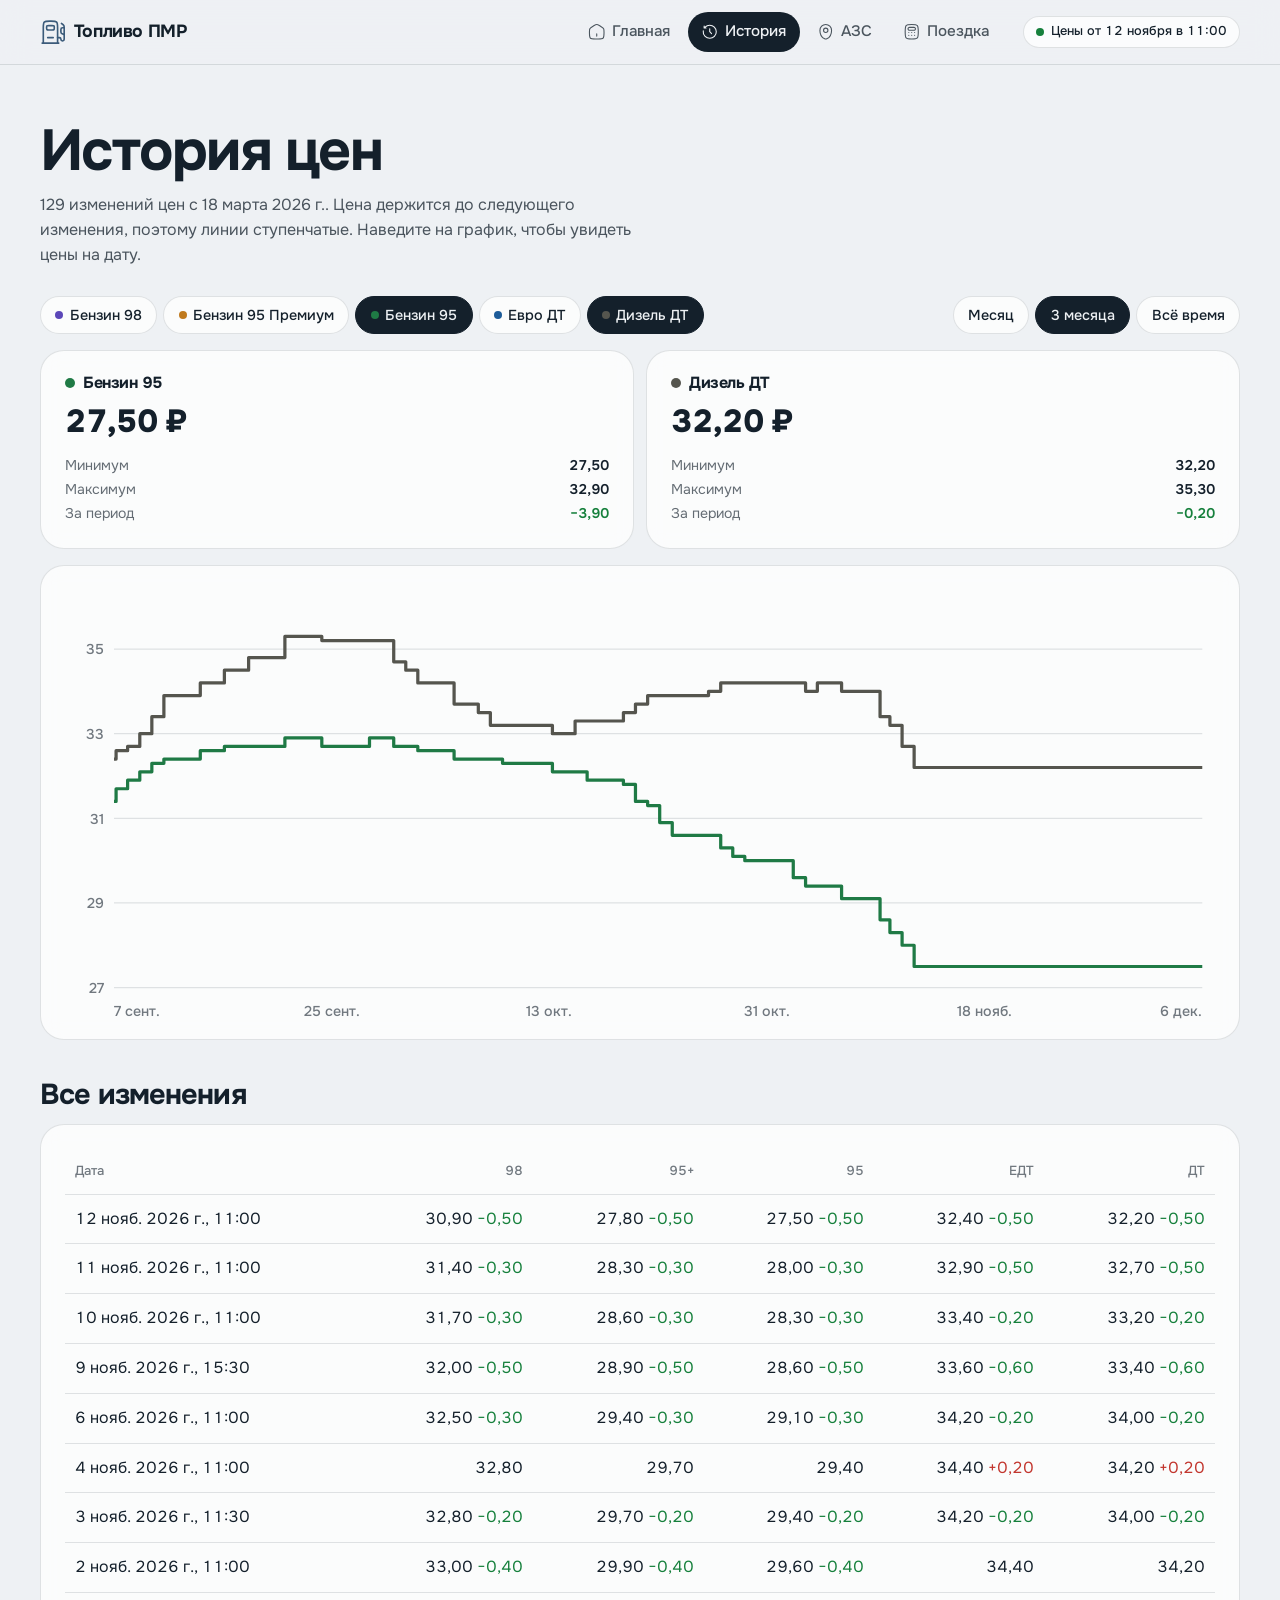
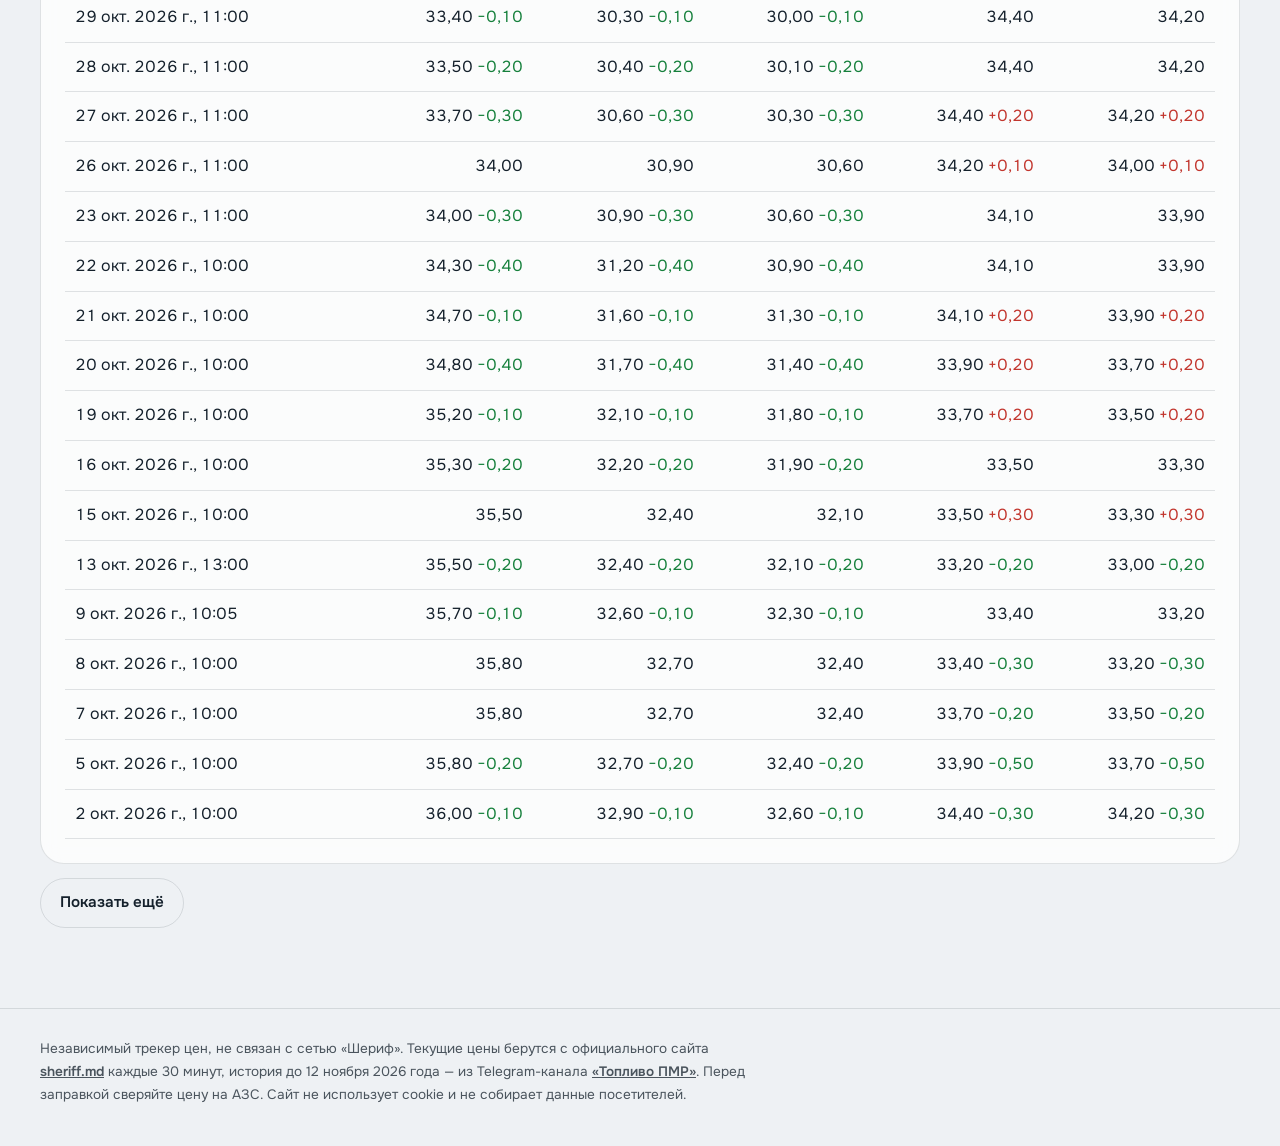
==== history.html @ 95d4f07c "Страницы истории, АЗС и поездки; данные: цены sheriff.md и история с 18.03.2026" ====
<!doctype html>
<html lang="ru">
<head>
<meta charset="utf-8">
<meta name="viewport" content="width=device-width, initial-scale=1, viewport-fit=cover">
<title>История цен — Топливо ПМР</title>
<meta name="description" content="История цен на бензин и дизель «Шерифа» в Приднестровье с марта 2026: график, минимумы, максимумы и все изменения.">
<link rel="preconnect" href="https://fonts.googleapis.com">
<link rel="preconnect" href="https://fonts.gstatic.com" crossorigin>
<link href="https://fonts.googleapis.com/css2?family=Onest:wght@400;500;600;700;800&display=swap" rel="stylesheet">
<link rel="stylesheet" href="assets/app.css">
<style>
.controls{display:flex;justify-content:space-between;gap:12px;flex-wrap:wrap;margin-bottom:16px}
.stats{display:grid;grid-template-columns:repeat(auto-fit,minmax(200px,1fr));gap:12px;margin-bottom:16px}
.stat h3{font-size:1rem;display:flex;align-items:center;gap:.5rem}
.stat .sw{width:10px;height:10px;border-radius:50%}
.stat .now{font-weight:800;font-size:2rem;letter-spacing:-.04em;margin-top:6px}
.stat dl{display:grid;grid-template-columns:auto 1fr;gap:2px 12px;font-size:.88rem;margin-top:8px}
.stat dt{opacity:.65}.stat dd{text-align:right;font-weight:600}
.chart-box{position:relative;padding:20px 16px 12px}
#chart{width:100%;height:auto;display:block;touch-action:pan-y}
#chart .grid line{stroke:var(--line)}
#chart text{fill:currentColor;opacity:.6;font:500 11px var(--font)}
#chart .ln{fill:none;stroke-width:2.5;stroke-linejoin:round}
#chart .cross{stroke:var(--ink);stroke-opacity:.3;stroke-dasharray:3 3}
.tip{position:absolute;pointer-events:none;background:var(--ink);color:var(--bg);border-radius:12px;padding:8px 10px;font-size:.82rem;line-height:1.45;white-space:nowrap;transform:translate(-50%,-110%);opacity:0;transition:opacity .15s}
.tip.on{opacity:1}
.changes{margin-top:40px}
.changes h2{font-size:1.8rem;margin-bottom:14px}
.tbl{width:100%;border-collapse:collapse}
.tbl-wrap{overflow-x:auto}
.tbl th,.tbl td{text-align:left;padding:12px 10px;border-bottom:1px solid var(--line);white-space:nowrap}
.tbl th{font-weight:500;font-size:.82rem;opacity:.6}
.tbl td+td,.tbl th+th{text-align:right}
.d-down{color:var(--down)}.d-up{color:var(--up)}
.more{margin-top:14px}
</style>
</head>
<body>
<main class="gutter"><div class="wrap">
  <div class="page-head"><h1>История цен</h1><p id="lead">Загружаем историю…</p></div>
  <div class="controls">
    <div class="chips" id="fuels" aria-label="Виды топлива"></div>
    <div class="chips" id="ranges" aria-label="Период">
      <button class="chip" type="button" data-r="30" aria-pressed="false">Месяц</button>
      <button class="chip" type="button" data-r="90" aria-pressed="true">3 месяца</button>
      <button class="chip" type="button" data-r="0" aria-pressed="false">Всё время</button>
    </div>
  </div>
  <div class="stats" id="stats"></div>
  <div class="box chart-box"><svg id="chart" viewBox="0 0 900 340" role="img" aria-label="График цен"></svg><div class="tip num" id="tip"></div></div>
  <section class="changes"><h2>Все изменения</h2><div class="box tbl-wrap"><table class="tbl num"><thead id="thead"></thead><tbody id="rows"></tbody></table></div>
  <button class="btn ghost more" type="button" id="more">Показать ещё</button></section>
</div></main>
<script type="module">
import { chrome, watchData, FUEL_META, rub, esc, fmtDate, param } from './assets/app.js';
chrome();
const $ = s => document.querySelector(s);
let api, range = 90, shown = new Set(), limit = 25;

// ряд точек для периода: цена держится до следующего изменения
function series(id) {
  const h = api.history, edge = range ? Date.now() - range * 864e5 : new Date(h[0].t).getTime();
  const before = [...h].reverse().find(p => new Date(p.t).getTime() <= edge);
  const pts = h.filter(p => new Date(p.t).getTime() > edge).map(p => ({ t: new Date(p.t).getTime(), v: p.rub[id] }));
  return [{ t: edge, v: before ? before.rub[id] : h[0].rub[id] }, ...pts, { t: Date.now(), v: api.price(id) }];
}

function draw() {
  const W = 900, H = 340, L = 44, R = 16, T = 16, B = 30, svg = $('#chart');
  const all = [...shown].map(id => ({ id, s: series(id) }));
  const t0 = all[0].s[0].t, t1 = Date.now(), vs = all.flatMap(a => a.s.map(p => p.v));
  const lo = Math.floor(Math.min(...vs) - .5), hi = Math.ceil(Math.max(...vs) + .5);
  const X = t => L + (t - t0) / (t1 - t0) * (W - L - R), Y = v => T + (hi - v) / (hi - lo) * (H - T - B);
  let s = '<defs>' + all.map(({ id }) => `<linearGradient id="g-${id}" x1="0" x2="0" y1="0" y2="1"><stop offset="0" stop-color="${FUEL_META[id].color}" stop-opacity=".18"/><stop offset="1" stop-color="${FUEL_META[id].color}" stop-opacity="0"/></linearGradient>`).join('') + '</defs><g class="grid">';
  const step = Math.max(1, Math.ceil((hi - lo) / 6));
  for (let v = lo; v <= hi; v += step) s += `<line x1="${L}" x2="${W - R}" y1="${Y(v)}" y2="${Y(v)}"/><text x="${L - 8}" y="${Y(v) + 4}" text-anchor="end">${v}</text>`;
  const ticks = 5;
  for (let i = 0; i <= ticks; i++) { const t = t0 + (t1 - t0) * i / ticks; s += `<text x="${X(t)}" y="${H - 8}" text-anchor="${i === 0 ? 'start' : i === ticks ? 'end' : 'middle'}">${fmtDate(t, { day: 'numeric', month: 'short' })}</text>`; }
  s += '</g>';
  all.forEach(({ id, s: pts }) => {
    let d = ''; pts.forEach((p, i) => { d += i ? `H${X(p.t).toFixed(1)}V${Y(p.v).toFixed(1)}` : `M${X(p.t).toFixed(1)} ${Y(p.v).toFixed(1)}`; });
    if (all.length === 1) s += `<path d="${d}V${H - B}H${L}Z" fill="url(#g-${id})"/>`;
    s += `<path class="ln" d="${d}" stroke="${FUEL_META[id].color}"/>`;
  });
  s += `<line class="cross" id="cross" y1="${T}" y2="${H - B}" x1="-10" x2="-10"/>`;
  svg.innerHTML = s;
  // подсказка при наведении/касании: цены всех выбранных видов на эту дату
  const tip = $('#tip'), box = $('.chart-box');
  const at = (pts, t) => { let v = pts[0].v; for (const p of pts) { if (p.t <= t) v = p.v; else break; } return v; };
  svg.onpointermove = e => {
    const r = svg.getBoundingClientRect(), x = (e.clientX - r.left) / r.width * W;
    if (x < L || x > W - R) { tip.classList.remove('on'); return; }
    const t = t0 + (x - L) / (W - L - R) * (t1 - t0);
    $('#cross').setAttribute('x1', x); $('#cross').setAttribute('x2', x);
    tip.innerHTML = `<b>${fmtDate(t, { day: 'numeric', month: 'long', year: 'numeric' })}</b><br>` + all.map(({ id, s: pts }) => `${esc(api.fuel(id).name)}: ${rub(at(pts, t))} ₽`).join('<br>');
    tip.style.left = (e.clientX - box.getBoundingClientRect().left) + 'px'; tip.style.top = (e.clientY - box.getBoundingClientRect().top) + 'px';
    tip.classList.add('on');
  };
  svg.onpointerleave = () => tip.classList.remove('on');
}

function stats() {
  $('#stats').innerHTML = [...shown].map(id => {
    const pts = series(id), vs = pts.map(p => p.v), ch = +(api.price(id) - pts[0].v).toFixed(2);
    return `<div class="box stat num"><h3><span class="sw" style="background:${FUEL_META[id].color}"></span>${esc(api.fuel(id).name)}</h3><div class="now">${rub(api.price(id))} ₽</div>
      <dl><dt>Минимум</dt><dd>${rub(Math.min(...vs))}</dd><dt>Максимум</dt><dd>${rub(Math.max(...vs))}</dd><dt>За период</dt><dd class="${ch < 0 ? 'd-down' : ch > 0 ? 'd-up' : ''}">${ch > 0 ? '+' : ch < 0 ? '−' : ''}${rub(Math.abs(ch))}</dd></dl></div>`;
  }).join('');
}

function table() {
  const h = api.history;
  $('#thead').innerHTML = `<tr><th>Дата</th>${api.fuels.map(f => `<th>${FUEL_META[f.id].code}</th>`).join('')}</tr>`;
  const rows = [];
  for (let i = h.length - 1; i > 0 && rows.length < limit; i--) {
    rows.push(`<tr><td>${new Date(h[i].t).toLocaleString('ru-RU', { day: 'numeric', month: 'short', year: 'numeric', hour: '2-digit', minute: '2-digit' })}</td>${api.fuels.map(f => {
      const d = +(h[i].rub[f.id] - h[i - 1].rub[f.id]).toFixed(2);
      return `<td>${rub(h[i].rub[f.id])}${d ? ` <span class="${d < 0 ? 'd-down' : 'd-up'}">${d > 0 ? '+' : '−'}${rub(Math.abs(d))}</span>` : ''}</td>`;
    }).join('')}</tr>`);
  }
  $('#rows').innerHTML = rows.join('');
  $('#more').hidden = limit >= h.length - 1;
}

function render() { draw(); stats(); table(); }

watchData(next => {
  api = next;
  if (!shown.size) {
    const pick = param('fuel');
    (api.fuel(pick) ? [pick] : ['f-95', 'f-dt']).forEach(id => shown.add(id));
    if (api.fuel(pick)) document.documentElement.dataset.fuel = pick;
    $('#fuels').innerHTML = api.fuels.map(f => `<button class="chip" type="button" data-f="${f.id}" aria-pressed="${shown.has(f.id)}"><span class="sw" style="background:${FUEL_META[f.id].color}"></span>${esc(f.name)}</button>`).join('');
    document.querySelectorAll('[data-f]').forEach(b => b.addEventListener('click', () => {
      const id = b.dataset.f; shown.has(id) ? shown.size > 1 && shown.delete(id) : shown.add(id);
      document.querySelectorAll('[data-f]').forEach(x => x.setAttribute('aria-pressed', shown.has(x.dataset.f))); render();
    }));
    document.querySelectorAll('[data-r]').forEach(b => b.addEventListener('click', () => {
      range = +b.dataset.r; document.querySelectorAll('[data-r]').forEach(x => x.setAttribute('aria-pressed', x === b)); render();
    }));
    $('#more').addEventListener('click', () => { limit += 50; table(); });
  }
  const h = api.history;
  $('#lead').textContent = `${h.length} изменений цен с ${fmtDate(h[0].t, { day: 'numeric', month: 'long', year: 'numeric' })}. Цена держится до следующего изменения, поэтому линии ступенчатые. Наведите на график, чтобы увидеть цены на дату.`;
  render();
});
</script>
</body>
</html>
---- assets/app.css ----
/* Общие стили всех страниц «Топливо ПМР». Палитра меняется под вид топлива через data-fuel на <html>. */
:root{
  --bg:#EEF1F4; --ink:#14202B; --accent:#3B5B7A; --soft:#DCE2E8;
  --can:#2A3846; --can-side:#1C2732; --can-top:#3A4B5C; --label:#EEF1F4;
  --card:rgba(255,255,255,.74); --line:rgba(20,32,43,.12); --down:#16803C; --up:#C2362E;
  --font:"Onest",system-ui,sans-serif; --ease:cubic-bezier(.16,1,.3,1);
}
:root[data-fuel="f-98"]{--bg:#E9E5F5;--ink:#2B1F5C;--accent:#5B47B8;--soft:#D6CFEE;--can:#3A2B7A;--can-side:#271C57;--can-top:#4C3B94;--label:#EFEBFA}
:root[data-fuel="f-95p"]{--bg:#FBEBD3;--ink:#5A3510;--accent:#C07A1E;--soft:#F2D6AC;--can:#B8701A;--can-side:#8A5212;--can-top:#CC8530;--label:#FFF4E2}
:root[data-fuel="f-95"]{--bg:#E2F1E6;--ink:#163D25;--accent:#1F7A45;--soft:#C7E4CF;--can:#1F7A45;--can-side:#145530;--can-top:#2B8F55;--label:#E9F7EC}
:root[data-fuel="f-dte"]{--bg:#E1ECF7;--ink:#10304F;--accent:#1D5C99;--soft:#C8DBEE;--can:#1D5C99;--can-side:#123E69;--can-top:#2A6FB0;--label:#E8F1FA}
:root[data-fuel="f-dt"]{--bg:#E8E7E3;--ink:#222220;--accent:#55554E;--soft:#D4D3CD;--can:#3A3A34;--can-side:#24241F;--can-top:#4A4A43;--label:#EFEEEA}
*{box-sizing:border-box;margin:0}
[hidden]{display:none!important}
html{scroll-behavior:smooth}
body{background:var(--bg);color:var(--ink);font:400 1rem/1.55 var(--font);-webkit-font-smoothing:antialiased;transition:background-color .6s ease,color .6s ease}
a{color:inherit}
button,select,input{font:inherit;color:inherit}
:focus-visible{outline:2px solid var(--ink);outline-offset:3px;border-radius:8px}
.gutter{padding-left:max(20px,env(safe-area-inset-left,0px));padding-right:max(20px,env(safe-area-inset-right,0px))}
.wrap{max-width:1200px;margin:0 auto}
.num{font-variant-numeric:tabular-nums}
.icon{width:1.15em;height:1.15em;flex:none}
h1,h2,h3{font-weight:700;letter-spacing:-.03em;line-height:1.05;text-wrap:balance}

/* шапка и меню */
.site-header{position:sticky;top:0;z-index:40;padding-top:env(safe-area-inset-top,0px);background:color-mix(in srgb,var(--bg) 80%,transparent);backdrop-filter:blur(14px);-webkit-backdrop-filter:blur(14px);border-bottom:1px solid var(--line);transition:background-color .6s}
.site-header .bar{display:flex;align-items:center;gap:20px;height:64px}
.logo{display:flex;align-items:center;gap:.45rem;font-weight:700;font-size:1.1rem;letter-spacing:-.02em;text-decoration:none;white-space:nowrap}
.logo .icon{width:1.5em;height:1.5em;color:var(--accent);transition:color .6s}
.nav{display:flex;gap:4px;margin-left:auto}
.nav a{display:flex;align-items:center;gap:.4rem;padding:.5rem .85rem;border-radius:999px;text-decoration:none;font-weight:500;font-size:.95rem;opacity:.75;transition:background-color .25s,opacity .25s}
.nav a:hover{opacity:1;background:var(--soft)}
.nav a[aria-current=page]{opacity:1;background:var(--ink);color:var(--bg)}
.status{display:inline-flex;align-items:center;gap:.45rem;font-size:.8rem;font-weight:500;border:1px solid var(--line);border-radius:999px;padding:.3rem .75rem;background:var(--card);white-space:nowrap}
.status i{width:8px;height:8px;border-radius:50%;background:var(--down);animation:pulse 2s ease-in-out infinite}
.status.err i{background:var(--up);animation:none}
@keyframes pulse{50%{opacity:.35}}

/* общие элементы */
.box{background:var(--card);border:1px solid var(--line);border-radius:24px;padding:24px;backdrop-filter:blur(10px);-webkit-backdrop-filter:blur(10px)}
.chips{display:flex;flex-wrap:wrap;gap:6px}
.chip{border:1px solid var(--line);background:var(--card);border-radius:999px;padding:.42rem .9rem;font-weight:500;font-size:.9rem;cursor:pointer;transition:background-color .25s,color .25s,border-color .25s}
.chip:hover{border-color:var(--ink)}
.chip[aria-pressed=true]{background:var(--ink);color:var(--bg);border-color:var(--ink)}
.chip .sw{display:inline-block;width:8px;height:8px;border-radius:50%;margin-right:.4rem;vertical-align:1px}
.pill{display:inline-flex;align-items:center;gap:.3rem;font-size:.82rem;font-weight:600;border:1px solid var(--line);border-radius:999px;padding:.22rem .65rem;background:var(--card)}
.pill.down{color:var(--down)}.pill.up{color:var(--up)}
.btn{display:inline-flex;align-items:center;gap:.45rem;font-weight:600;font-size:.95rem;background:var(--ink);color:var(--bg);border:0;border-radius:999px;padding:.75rem 1.2rem;cursor:pointer;text-decoration:none;transition:background-color .6s,color .6s,transform .15s var(--ease)}
.btn:active{transform:scale(.96)}
.btn.ghost{background:transparent;color:var(--ink);border:1px solid var(--line)}
.page-head{padding-block:56px 28px}
.page-head h1{font-size:clamp(2.2rem,5.5vw,3.6rem)}
.page-head p{max-width:56ch;margin-top:12px;opacity:.75}
.muted{opacity:.7}
.site-footer{margin-top:80px;border-top:1px solid var(--line);padding-block:28px 40px;font-size:.85rem;line-height:1.7}
.site-footer p{opacity:.75;max-width:80ch}
.site-footer a{font-weight:600}

/* нижнее меню на телефоне */
.tabbar{display:none}
@media (max-width:820px){
  .nav{display:none}
  .status{margin-left:auto;font-size:.72rem;padding:.25rem .6rem}
  .tabbar{display:flex;position:fixed;left:0;right:0;bottom:0;z-index:50;justify-content:space-around;padding:6px 8px calc(6px + env(safe-area-inset-bottom,0px));background:color-mix(in srgb,var(--bg) 86%,transparent);backdrop-filter:blur(14px);-webkit-backdrop-filter:blur(14px);border-top:1px solid var(--line);transition:background-color .6s}
  .tabbar a{display:flex;flex-direction:column;align-items:center;gap:2px;font-size:.7rem;font-weight:500;text-decoration:none;padding:6px 10px;border-radius:12px;opacity:.65}
  .tabbar a .icon{width:1.4em;height:1.4em}
  .tabbar a[aria-current=page]{opacity:1;color:var(--accent)}
  body{padding-bottom:calc(70px + env(safe-area-inset-bottom,0px))}
}
@media (prefers-reduced-motion:reduce){html{scroll-behavior:auto}*{transition:none!important;animation:none!important}}
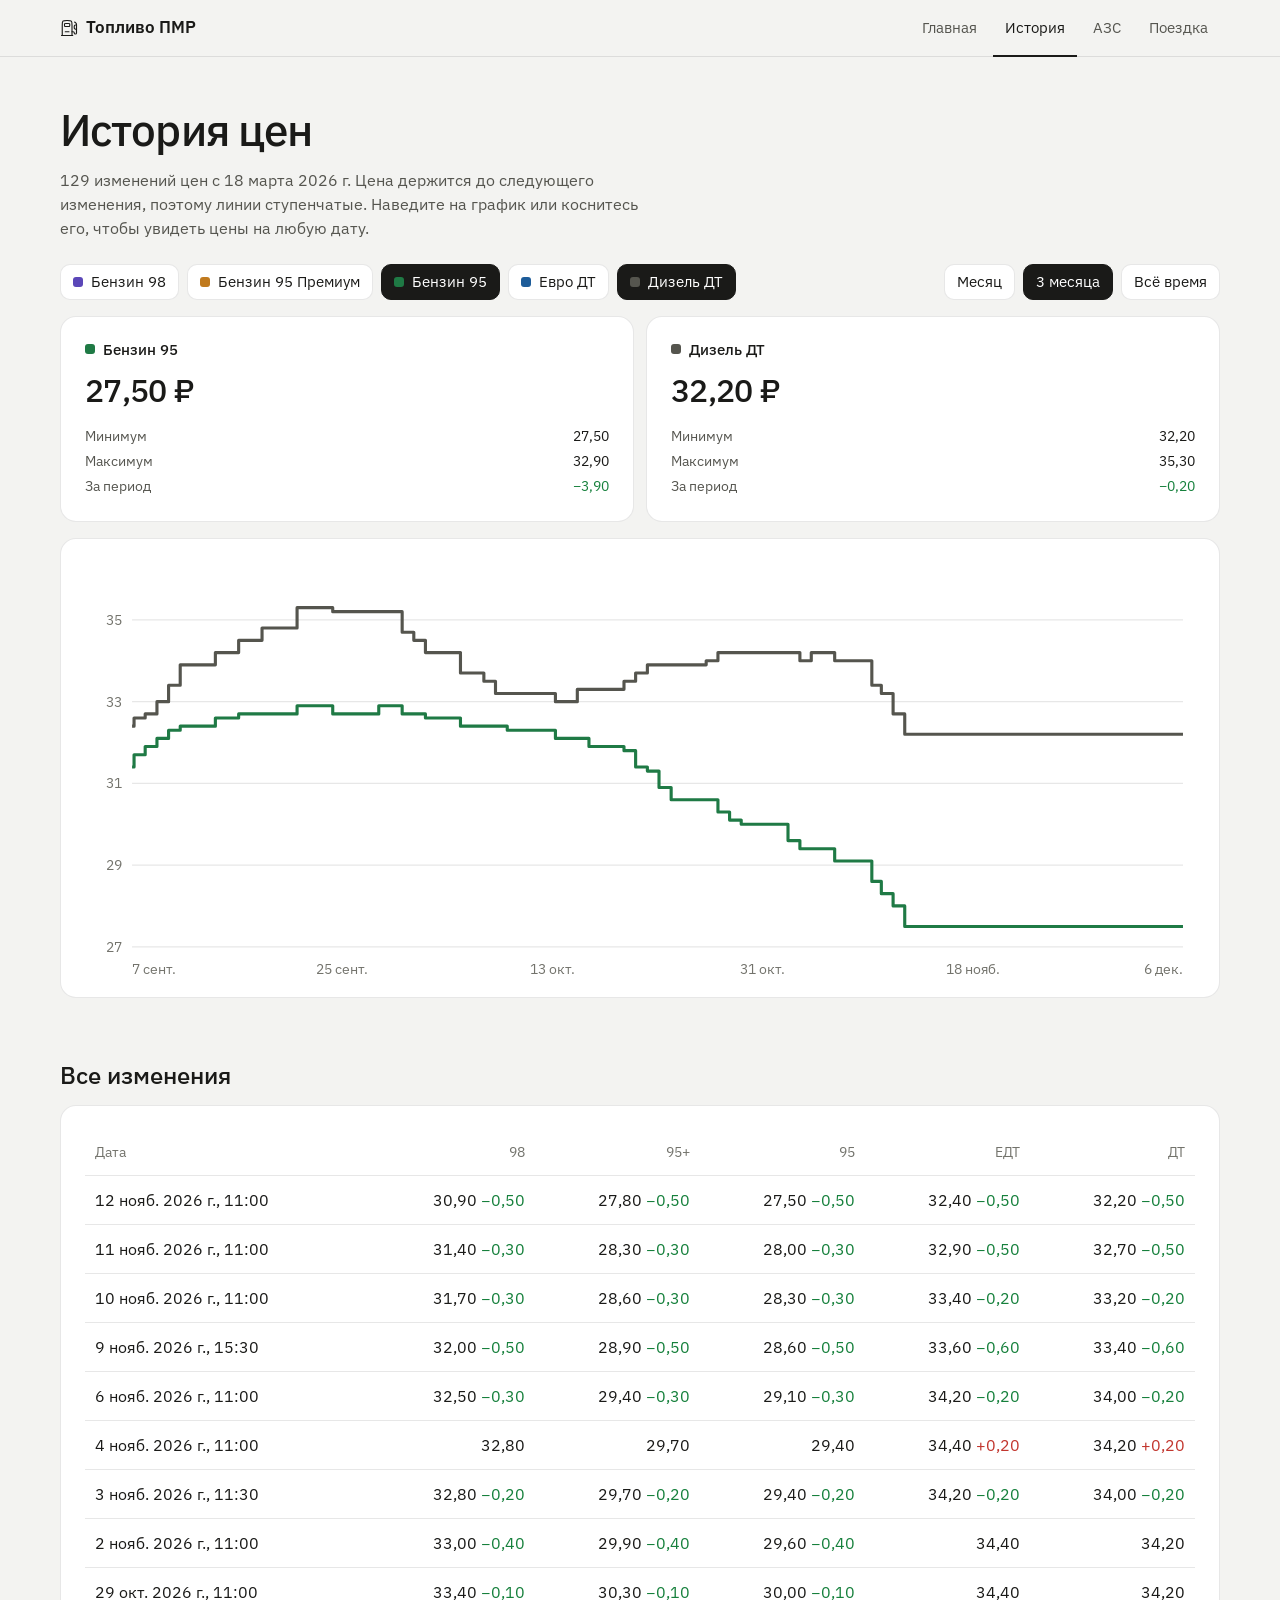
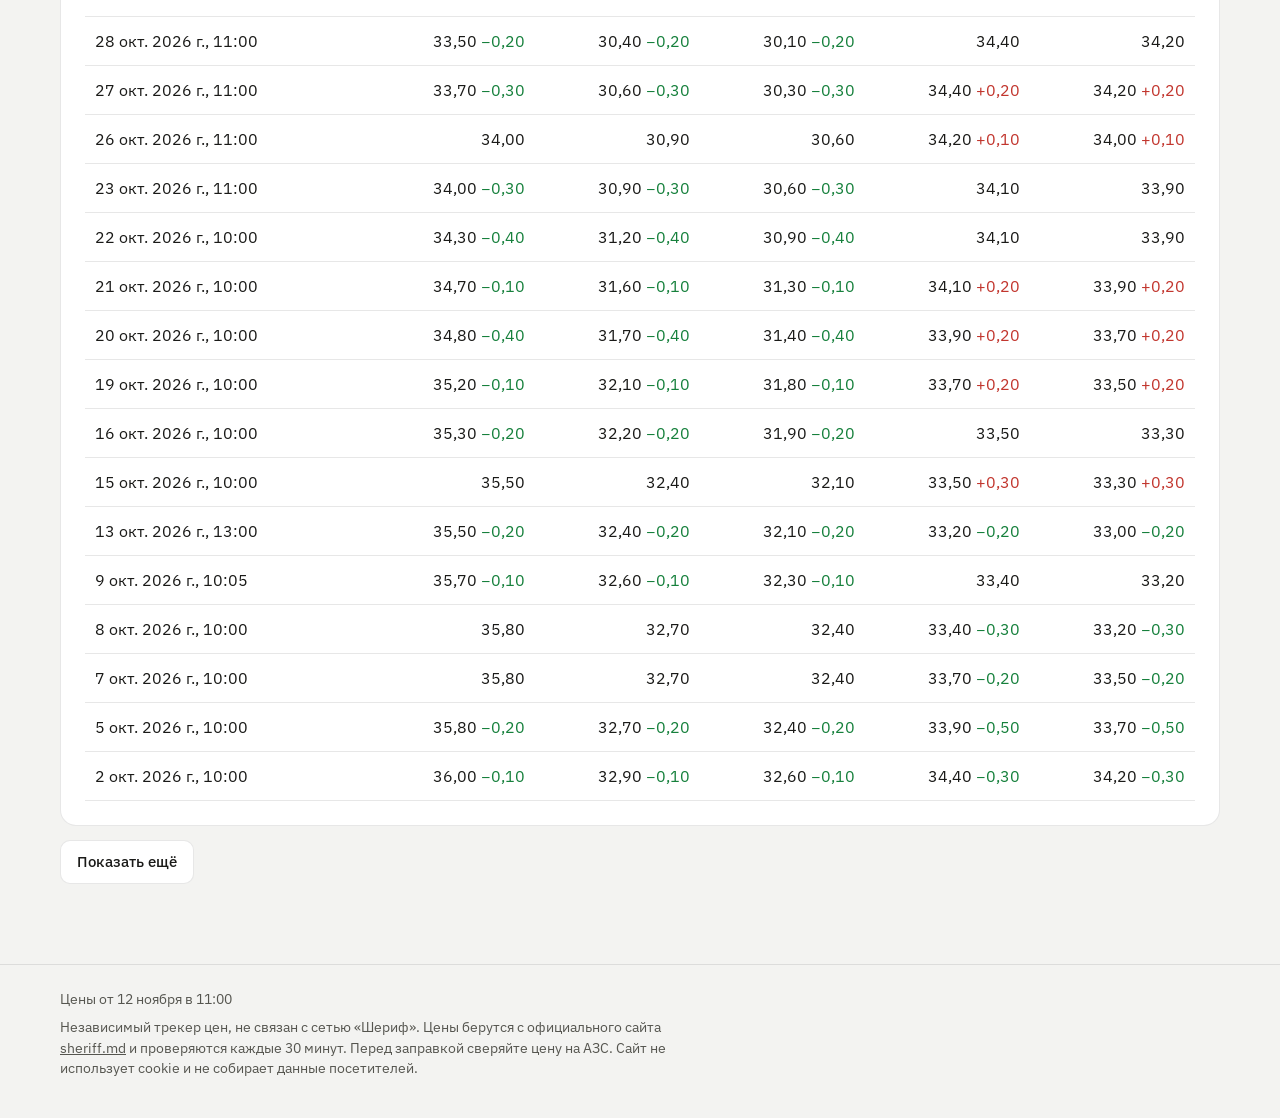
==== commit b77f211d: "feat: smooth phone scroll, quiet pages, trip with any car and route Home: no parallax droplets or bl" ====
--- a/history.html
+++ b/history.html
@@ -7,30 +7,30 @@
 <meta name="description" content="История цен на бензин и дизель «Шерифа» в Приднестровье с марта 2026: график, минимумы, максимумы и все изменения.">
 <link rel="preconnect" href="https://fonts.googleapis.com">
 <link rel="preconnect" href="https://fonts.gstatic.com" crossorigin>
-<link href="https://fonts.googleapis.com/css2?family=Onest:wght@400;500;600;700;800&display=swap" rel="stylesheet">
+<link href="https://fonts.googleapis.com/css2?family=IBM+Plex+Sans:wght@400;500;600&display=swap" rel="stylesheet">
 <link rel="stylesheet" href="assets/app.css">
 <style>
 .controls{display:flex;justify-content:space-between;gap:12px;flex-wrap:wrap;margin-bottom:16px}
 .stats{display:grid;grid-template-columns:repeat(auto-fit,minmax(200px,1fr));gap:12px;margin-bottom:16px}
-.stat h3{font-size:1rem;display:flex;align-items:center;gap:.5rem}
-.stat .sw{width:10px;height:10px;border-radius:50%}
-.stat .now{font-weight:800;font-size:2rem;letter-spacing:-.04em;margin-top:6px}
-.stat dl{display:grid;grid-template-columns:auto 1fr;gap:2px 12px;font-size:.88rem;margin-top:8px}
-.stat dt{opacity:.65}.stat dd{text-align:right;font-weight:600}
+.stat h3{font-size:.95rem;display:flex;align-items:center;gap:8px}
+.stat .sw{width:10px;height:10px;border-radius:3px}
+.stat .now{font-weight:500;font-size:2rem;letter-spacing:-.02em;margin-top:8px}
+.stat dl{display:grid;grid-template-columns:auto 1fr;gap:4px 12px;font-size:.88rem;margin-top:12px}
+.stat dt{color:var(--ink-2)}.stat dd{text-align:right}
 .chart-box{position:relative;padding:20px 16px 12px}
 #chart{width:100%;height:auto;display:block;touch-action:pan-y}
 #chart .grid line{stroke:var(--line)}
-#chart text{fill:currentColor;opacity:.6;font:500 11px var(--font)}
+#chart text{fill:var(--ink-3);font:400 11px var(--font)}
 #chart .ln{fill:none;stroke-width:2.5;stroke-linejoin:round}
-#chart .cross{stroke:var(--ink);stroke-opacity:.3;stroke-dasharray:3 3}
-.tip{position:absolute;pointer-events:none;background:var(--ink);color:var(--bg);border-radius:12px;padding:8px 10px;font-size:.82rem;line-height:1.45;white-space:nowrap;transform:translate(-50%,-110%);opacity:0;transition:opacity .15s}
+#chart .cross{stroke:var(--ink-3);stroke-dasharray:3 3}
+.tip{position:absolute;pointer-events:none;background:var(--ink);color:#fff;border-radius:var(--r);padding:8px 10px;font-size:.82rem;line-height:1.45;white-space:nowrap;transform:translate(-50%,-110%);opacity:0;transition:opacity .15s}
 .tip.on{opacity:1}
-.changes{margin-top:40px}
-.changes h2{font-size:1.8rem;margin-bottom:14px}
+.changes{margin-top:64px}
+.changes h2{font-size:1.5rem;margin-bottom:16px}
 .tbl{width:100%;border-collapse:collapse}
 .tbl-wrap{overflow-x:auto}
 .tbl th,.tbl td{text-align:left;padding:12px 10px;border-bottom:1px solid var(--line);white-space:nowrap}
-.tbl th{font-weight:500;font-size:.82rem;opacity:.6}
+.tbl th{font-weight:400;font-size:.85rem;color:var(--ink-3)}
 .tbl td+td,.tbl th+th{text-align:right}
 .d-down{color:var(--down)}.d-up{color:var(--up)}
 .more{margin-top:14px}
@@ -141,7 +141,7 @@
     $('#more').addEventListener('click', () => { limit += 50; table(); });
   }
   const h = api.history;
-  $('#lead').textContent = `${h.length} изменений цен с ${fmtDate(h[0].t, { day: 'numeric', month: 'long', year: 'numeric' })}. Цена держится до следующего изменения, поэтому линии ступенчатые. Наведите на график, чтобы увидеть цены на дату.`;
+  $('#lead').textContent = `${h.length} изменений цен с ${fmtDate(h[0].t, { day: 'numeric', month: 'long', year: 'numeric' }).replace(/\.$/, '')}. Цена держится до следующего изменения, поэтому линии ступенчатые. Наведите на график или коснитесь его, чтобы увидеть цены на любую дату.`;
   render();
 });
 </script>
--- a/assets/app.css
+++ b/assets/app.css
@@ -1,71 +1,68 @@
-/* Общие стили всех страниц «Топливо ПМР». Палитра меняется под вид топлива через data-fuel на <html>. */
+/* Общие стили «Топливо ПМР». Оформление нейтральное; цвет — только у ярлыков марок топлива и у сцены с канистрой. */
 :root{
-  --bg:#EEF1F4; --ink:#14202B; --accent:#3B5B7A; --soft:#DCE2E8;
-  --can:#2A3846; --can-side:#1C2732; --can-top:#3A4B5C; --label:#EEF1F4;
-  --card:rgba(255,255,255,.74); --line:rgba(20,32,43,.12); --down:#16803C; --up:#C2362E;
-  --font:"Onest",system-ui,sans-serif; --ease:cubic-bezier(.16,1,.3,1);
+  --bg:#F3F3F1; --surface:#FFFFFF; --raised:#EAEAE6; --ink:#1A1A18; --ink-2:#55554F; --ink-3:#73736C;
+  --line:rgba(26,26,24,.1); --down:#16803C; --up:#C2362E;
+  --font:"IBM Plex Sans",system-ui,-apple-system,"Segoe UI",sans-serif; --ease:cubic-bezier(.22,1,.36,1);
+  --r-sm:6px; --r:10px; --r-lg:16px;
 }
-:root[data-fuel="f-98"]{--bg:#E9E5F5;--ink:#2B1F5C;--accent:#5B47B8;--soft:#D6CFEE;--can:#3A2B7A;--can-side:#271C57;--can-top:#4C3B94;--label:#EFEBFA}
-:root[data-fuel="f-95p"]{--bg:#FBEBD3;--ink:#5A3510;--accent:#C07A1E;--soft:#F2D6AC;--can:#B8701A;--can-side:#8A5212;--can-top:#CC8530;--label:#FFF4E2}
-:root[data-fuel="f-95"]{--bg:#E2F1E6;--ink:#163D25;--accent:#1F7A45;--soft:#C7E4CF;--can:#1F7A45;--can-side:#145530;--can-top:#2B8F55;--label:#E9F7EC}
-:root[data-fuel="f-dte"]{--bg:#E1ECF7;--ink:#10304F;--accent:#1D5C99;--soft:#C8DBEE;--can:#1D5C99;--can-side:#123E69;--can-top:#2A6FB0;--label:#E8F1FA}
-:root[data-fuel="f-dt"]{--bg:#E8E7E3;--ink:#222220;--accent:#55554E;--soft:#D4D3CD;--can:#3A3A34;--can-side:#24241F;--can-top:#4A4A43;--label:#EFEEEA}
 *{box-sizing:border-box;margin:0}
 [hidden]{display:none!important}
-html{scroll-behavior:smooth}
-body{background:var(--bg);color:var(--ink);font:400 1rem/1.55 var(--font);-webkit-font-smoothing:antialiased;transition:background-color .6s ease,color .6s ease}
+html{scroll-behavior:smooth;-webkit-text-size-adjust:100%}
+body{background:var(--bg);color:var(--ink);font:400 1rem/1.5 var(--font);-webkit-font-smoothing:antialiased}
 a{color:inherit}
 button,select,input{font:inherit;color:inherit}
-:focus-visible{outline:2px solid var(--ink);outline-offset:3px;border-radius:8px}
+:focus-visible{outline:2px solid var(--ink);outline-offset:2px;border-radius:var(--r-sm)}
 .gutter{padding-left:max(20px,env(safe-area-inset-left,0px));padding-right:max(20px,env(safe-area-inset-right,0px))}
-.wrap{max-width:1200px;margin:0 auto}
+.wrap{max-width:1160px;margin:0 auto}
 .num{font-variant-numeric:tabular-nums}
-.icon{width:1.15em;height:1.15em;flex:none}
-h1,h2,h3{font-weight:700;letter-spacing:-.03em;line-height:1.05;text-wrap:balance}
+.icon{width:18px;height:18px;flex:none}
+h1,h2,h3{font-weight:500;line-height:1.15;text-wrap:balance}
+.muted{color:var(--ink-3)}
 
-/* шапка и меню */
-.site-header{position:sticky;top:0;z-index:40;padding-top:env(safe-area-inset-top,0px);background:color-mix(in srgb,var(--bg) 80%,transparent);backdrop-filter:blur(14px);-webkit-backdrop-filter:blur(14px);border-bottom:1px solid var(--line);transition:background-color .6s}
-.site-header .bar{display:flex;align-items:center;gap:20px;height:64px}
-.logo{display:flex;align-items:center;gap:.45rem;font-weight:700;font-size:1.1rem;letter-spacing:-.02em;text-decoration:none;white-space:nowrap}
-.logo .icon{width:1.5em;height:1.5em;color:var(--accent);transition:color .6s}
-.nav{display:flex;gap:4px;margin-left:auto}
-.nav a{display:flex;align-items:center;gap:.4rem;padding:.5rem .85rem;border-radius:999px;text-decoration:none;font-weight:500;font-size:.95rem;opacity:.75;transition:background-color .25s,opacity .25s}
-.nav a:hover{opacity:1;background:var(--soft)}
-.nav a[aria-current=page]{opacity:1;background:var(--ink);color:var(--bg)}
-.status{display:inline-flex;align-items:center;gap:.45rem;font-size:.8rem;font-weight:500;border:1px solid var(--line);border-radius:999px;padding:.3rem .75rem;background:var(--card);white-space:nowrap}
-.status i{width:8px;height:8px;border-radius:50%;background:var(--down);animation:pulse 2s ease-in-out infinite}
-.status.err i{background:var(--up);animation:none}
-@keyframes pulse{50%{opacity:.35}}
+/* ярлык марки топлива — как на стеле АЗС; единственное место, где у интерфейса есть цвет */
+.tag{display:inline-grid;place-items:center;min-width:40px;height:24px;padding:0 6px;border-radius:var(--r-sm);color:#fff;font-weight:600;font-size:.8rem;line-height:1;font-variant-numeric:tabular-nums}
+
+/* шапка */
+.site-header{position:sticky;top:0;z-index:40;padding-top:env(safe-area-inset-top,0px);background:var(--bg);border-bottom:1px solid var(--line)}
+.site-header .bar{display:flex;align-items:center;gap:24px;height:56px}
+.logo{display:flex;align-items:center;gap:8px;font-weight:600;font-size:1.05rem;text-decoration:none;white-space:nowrap}
+.nav{display:flex;gap:4px;margin-left:auto;height:100%}
+.nav a{display:flex;align-items:center;padding:0 12px;text-decoration:none;font-size:.95rem;color:var(--ink-2);border-bottom:2px solid transparent;margin-bottom:-1px;transition:color .15s var(--ease),border-color .15s var(--ease)}
+.nav a:hover{color:var(--ink)}
+.nav a[aria-current=page]{color:var(--ink);border-bottom-color:var(--ink)}
+.load-err{background:#FBEAE8;color:#8A231C;font-size:.9rem;padding-block:8px}
 
 /* общие элементы */
-.box{background:var(--card);border:1px solid var(--line);border-radius:24px;padding:24px;backdrop-filter:blur(10px);-webkit-backdrop-filter:blur(10px)}
-.chips{display:flex;flex-wrap:wrap;gap:6px}
-.chip{border:1px solid var(--line);background:var(--card);border-radius:999px;padding:.42rem .9rem;font-weight:500;font-size:.9rem;cursor:pointer;transition:background-color .25s,color .25s,border-color .25s}
-.chip:hover{border-color:var(--ink)}
-.chip[aria-pressed=true]{background:var(--ink);color:var(--bg);border-color:var(--ink)}
-.chip .sw{display:inline-block;width:8px;height:8px;border-radius:50%;margin-right:.4rem;vertical-align:1px}
-.pill{display:inline-flex;align-items:center;gap:.3rem;font-size:.82rem;font-weight:600;border:1px solid var(--line);border-radius:999px;padding:.22rem .65rem;background:var(--card)}
-.pill.down{color:var(--down)}.pill.up{color:var(--up)}
-.btn{display:inline-flex;align-items:center;gap:.45rem;font-weight:600;font-size:.95rem;background:var(--ink);color:var(--bg);border:0;border-radius:999px;padding:.75rem 1.2rem;cursor:pointer;text-decoration:none;transition:background-color .6s,color .6s,transform .15s var(--ease)}
-.btn:active{transform:scale(.96)}
-.btn.ghost{background:transparent;color:var(--ink);border:1px solid var(--line)}
-.page-head{padding-block:56px 28px}
-.page-head h1{font-size:clamp(2.2rem,5.5vw,3.6rem)}
-.page-head p{max-width:56ch;margin-top:12px;opacity:.75}
-.muted{opacity:.7}
-.site-footer{margin-top:80px;border-top:1px solid var(--line);padding-block:28px 40px;font-size:.85rem;line-height:1.7}
-.site-footer p{opacity:.75;max-width:80ch}
-.site-footer a{font-weight:600}
+.box{background:var(--surface);border:1px solid var(--line);border-radius:var(--r-lg);padding:24px}
+.chips{display:flex;flex-wrap:wrap;gap:8px}
+.chip{display:inline-flex;align-items:center;gap:8px;height:36px;border:1px solid var(--line);background:var(--surface);border-radius:var(--r);padding:0 12px;font-size:.92rem;cursor:pointer;transition:background-color .15s var(--ease),border-color .15s var(--ease),color .15s var(--ease)}
+.chip:hover{border-color:rgba(26,26,24,.3)}
+.chip[aria-pressed=true]{background:var(--ink);color:#fff;border-color:var(--ink)}
+.chip .sw{width:10px;height:10px;border-radius:3px;flex:none}
+.chip .n{color:var(--ink-3)}
+.chip[aria-pressed=true] .n{color:rgba(255,255,255,.65)}
+.d-down{color:var(--down)}.d-up{color:var(--up)}
+.btn{display:inline-flex;align-items:center;justify-content:center;gap:8px;height:44px;font-weight:500;font-size:.95rem;background:var(--ink);color:#fff;border:1px solid var(--ink);border-radius:var(--r);padding:0 16px;cursor:pointer;text-decoration:none;transition:transform .12s var(--ease),background-color .15s var(--ease)}
+.btn:active{transform:scale(.98)}
+.btn.ghost{background:var(--surface);color:var(--ink);border-color:var(--line)}
+.btn.ghost:hover{border-color:rgba(26,26,24,.3)}
+.page-head{padding-block:48px 24px}
+.page-head h1{font-size:clamp(2rem,4.5vw,2.75rem);letter-spacing:-.02em}
+.page-head p{max-width:60ch;margin-top:12px;color:var(--ink-2)}
+.site-footer{margin-top:80px;border-top:1px solid var(--line);padding-block:24px 40px;font-size:.85rem;color:var(--ink-2)}
+.site-footer p{max-width:80ch}
+.site-footer p+p{margin-top:8px}
 
 /* нижнее меню на телефоне */
 .tabbar{display:none}
 @media (max-width:820px){
   .nav{display:none}
-  .status{margin-left:auto;font-size:.72rem;padding:.25rem .6rem}
-  .tabbar{display:flex;position:fixed;left:0;right:0;bottom:0;z-index:50;justify-content:space-around;padding:6px 8px calc(6px + env(safe-area-inset-bottom,0px));background:color-mix(in srgb,var(--bg) 86%,transparent);backdrop-filter:blur(14px);-webkit-backdrop-filter:blur(14px);border-top:1px solid var(--line);transition:background-color .6s}
-  .tabbar a{display:flex;flex-direction:column;align-items:center;gap:2px;font-size:.7rem;font-weight:500;text-decoration:none;padding:6px 10px;border-radius:12px;opacity:.65}
-  .tabbar a .icon{width:1.4em;height:1.4em}
-  .tabbar a[aria-current=page]{opacity:1;color:var(--accent)}
-  body{padding-bottom:calc(70px + env(safe-area-inset-bottom,0px))}
+  .tabbar{display:flex;position:fixed;left:0;right:0;bottom:0;z-index:50;justify-content:space-around;padding:4px 8px calc(4px + env(safe-area-inset-bottom,0px));background:var(--surface);border-top:1px solid var(--line)}
+  .tabbar a{display:flex;flex-direction:column;align-items:center;gap:2px;min-width:64px;font-size:.72rem;text-decoration:none;padding:6px 4px;color:var(--ink-3)}
+  .tabbar a .icon{width:22px;height:22px}
+  .tabbar a[aria-current=page]{color:var(--ink)}
+  body{padding-bottom:calc(64px + env(safe-area-inset-bottom,0px))}
+  .page-head{padding-block:32px 20px}
+  .box{padding:20px}
 }
 @media (prefers-reduced-motion:reduce){html{scroll-behavior:auto}*{transition:none!important;animation:none!important}}
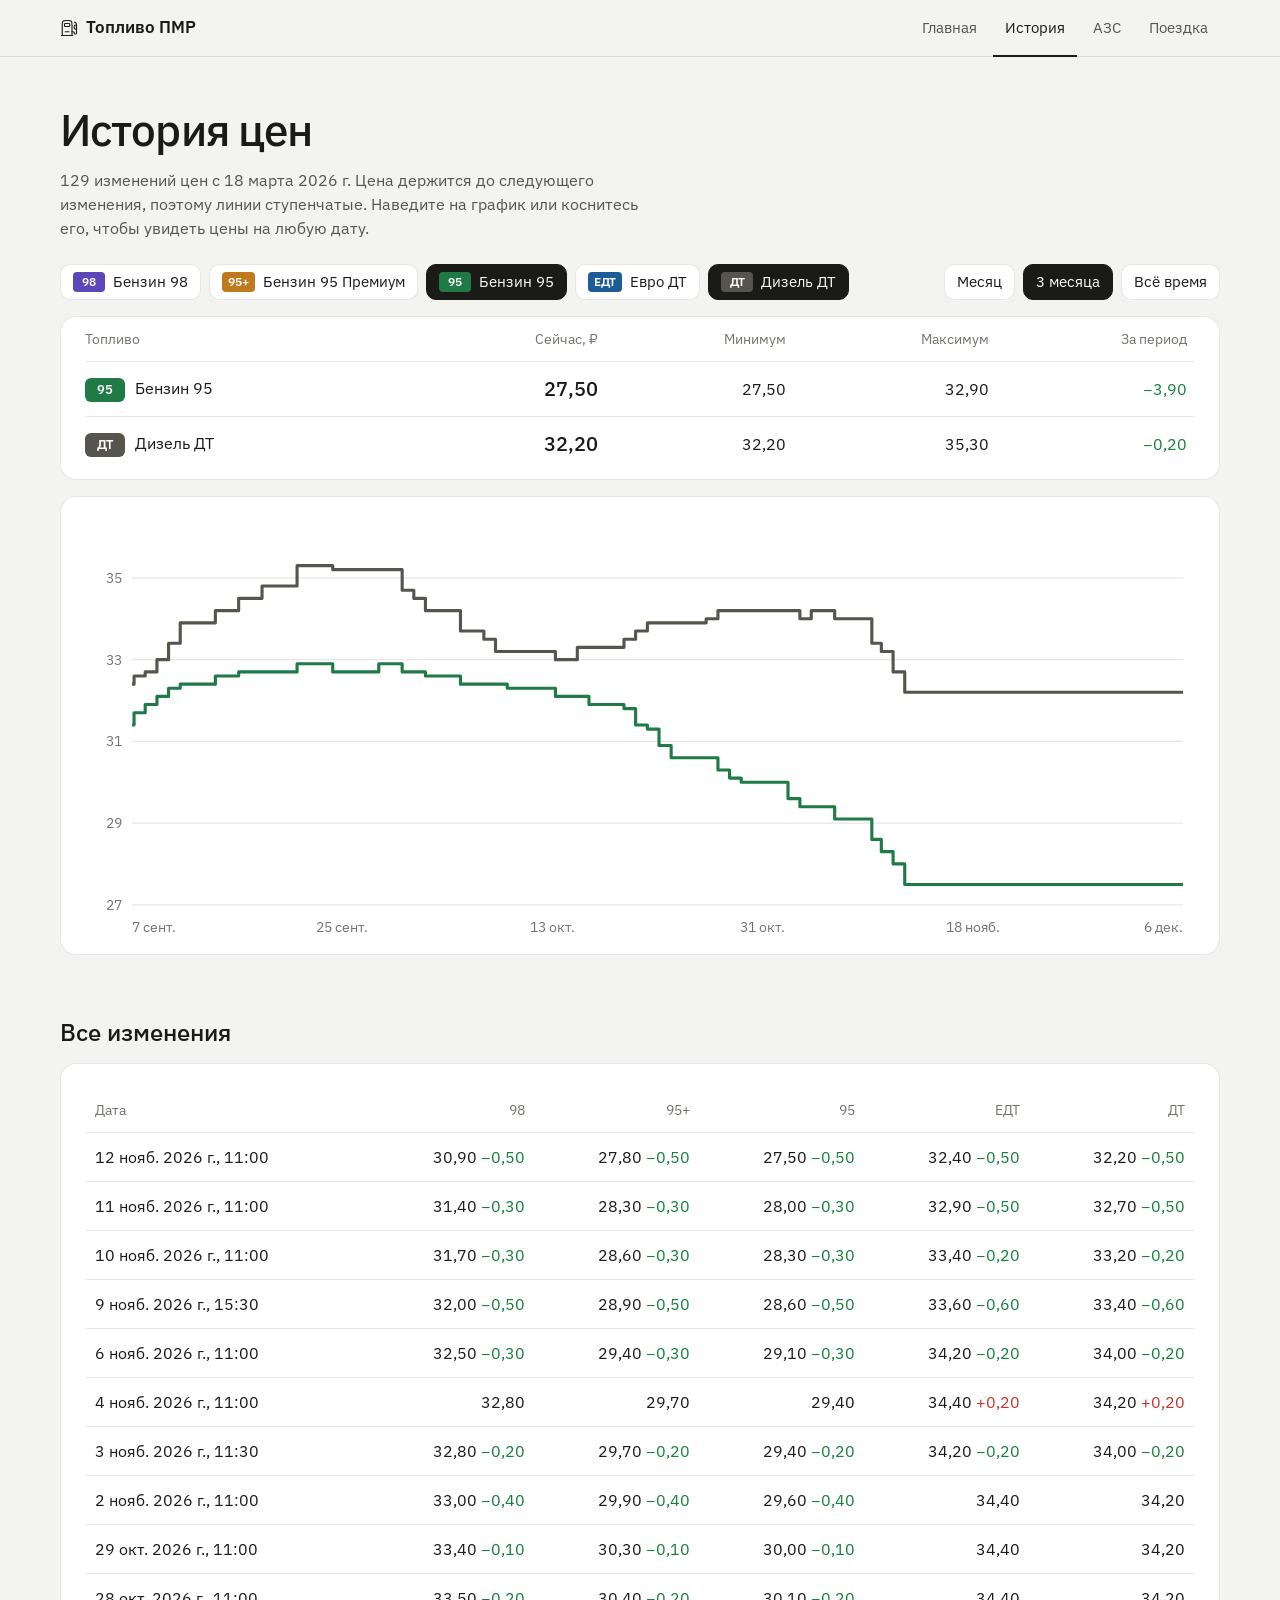
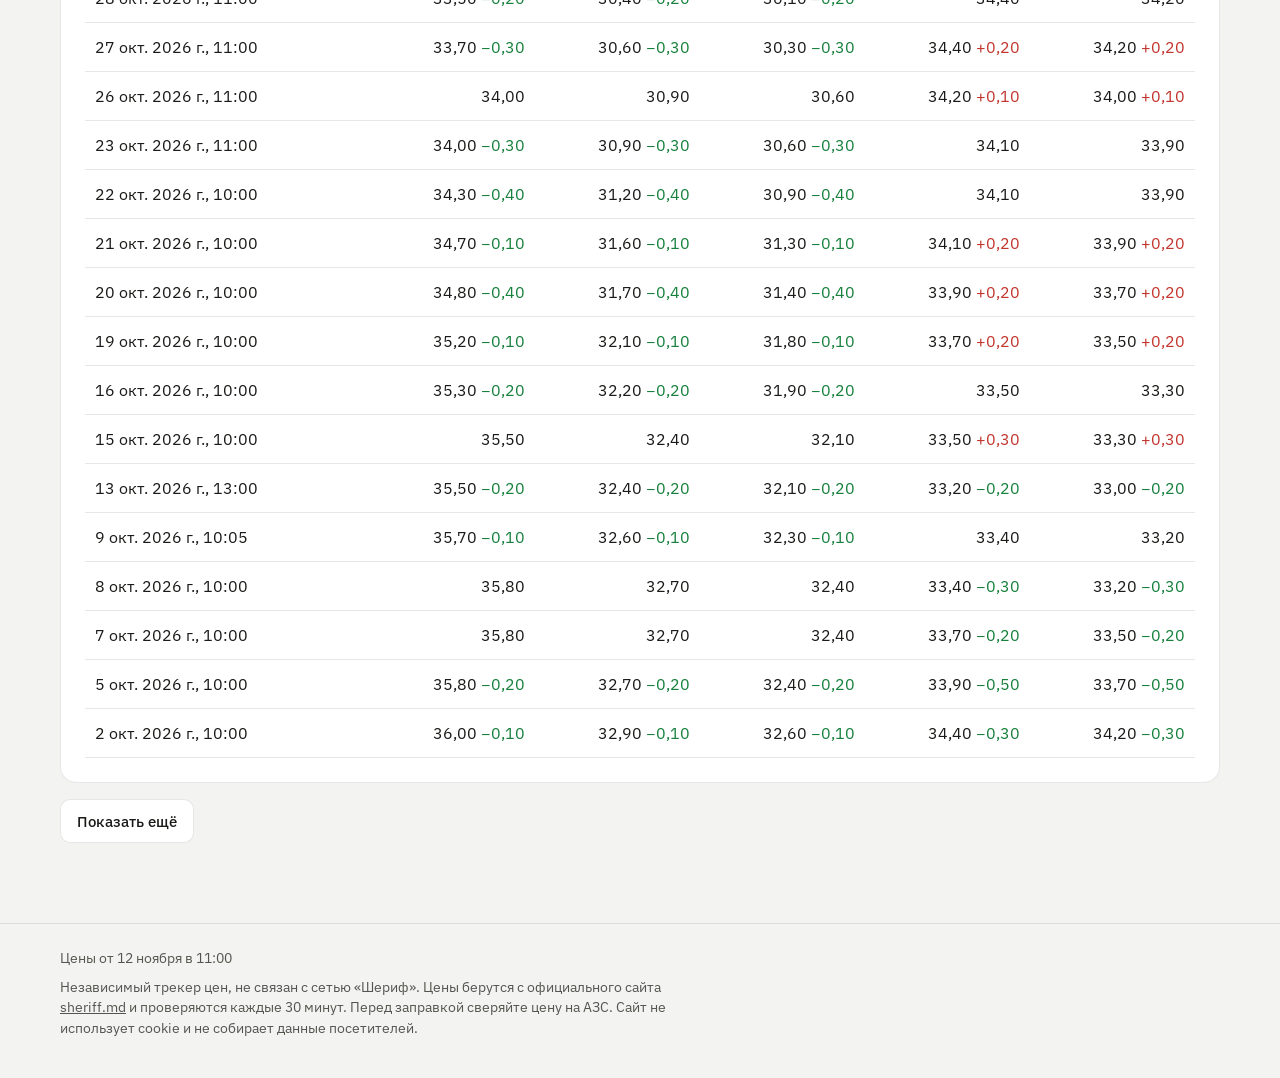
==== commit ae8c35ef: "style: unslop polish pass Grade tags in fuel chips, history summary as a table instead of equal card" ====
--- a/history.html
+++ b/history.html
@@ -11,12 +11,15 @@
 <link rel="stylesheet" href="assets/app.css">
 <style>
 .controls{display:flex;justify-content:space-between;gap:12px;flex-wrap:wrap;margin-bottom:16px}
-.stats{display:grid;grid-template-columns:repeat(auto-fit,minmax(200px,1fr));gap:12px;margin-bottom:16px}
-.stat h3{font-size:.95rem;display:flex;align-items:center;gap:8px}
-.stat .sw{width:10px;height:10px;border-radius:3px}
-.stat .now{font-weight:500;font-size:2rem;letter-spacing:-.02em;margin-top:8px}
-.stat dl{display:grid;grid-template-columns:auto 1fr;gap:4px 12px;font-size:.88rem;margin-top:12px}
-.stat dt{color:var(--ink-2)}.stat dd{text-align:right}
+/* сводка — короткая таблица над графиком, а не ряд одинаковых карточек */
+.sum-wrap{overflow-x:auto;margin-bottom:16px;padding-block:8px}
+.sum{width:100%;border-collapse:collapse}
+.sum th,.sum td{padding:12px 8px;text-align:right;white-space:nowrap;border-bottom:1px solid var(--line)}
+.sum th{font-weight:400;font-size:.85rem;color:var(--ink-3);padding-top:4px}
+.sum tr:last-child td{border-bottom:0}
+.sum th:first-child,.sum td:first-child{text-align:left;padding-left:0}
+.sum td:first-child .tag{margin-right:10px}
+.sum .now{font-weight:500;font-size:1.25rem}
 .chart-box{position:relative;padding:20px 16px 12px}
 #chart{width:100%;height:auto;display:block;touch-action:pan-y}
 #chart .grid line{stroke:var(--line)}
@@ -33,7 +36,7 @@
 .tbl th{font-weight:400;font-size:.85rem;color:var(--ink-3)}
 .tbl td+td,.tbl th+th{text-align:right}
 .d-down{color:var(--down)}.d-up{color:var(--up)}
-.more{margin-top:14px}
+.more{margin-top:16px}
 </style>
 </head>
 <body>
@@ -47,13 +50,13 @@
       <button class="chip" type="button" data-r="0" aria-pressed="false">Всё время</button>
     </div>
   </div>
-  <div class="stats" id="stats"></div>
+  <div class="box sum-wrap"><table class="sum num"><thead><tr><th>Топливо</th><th>Сейчас, ₽</th><th>Минимум</th><th>Максимум</th><th>За период</th></tr></thead><tbody id="stats"></tbody></table></div>
   <div class="box chart-box"><svg id="chart" viewBox="0 0 900 340" role="img" aria-label="График цен"></svg><div class="tip num" id="tip"></div></div>
   <section class="changes"><h2>Все изменения</h2><div class="box tbl-wrap"><table class="tbl num"><thead id="thead"></thead><tbody id="rows"></tbody></table></div>
   <button class="btn ghost more" type="button" id="more">Показать ещё</button></section>
 </div></main>
 <script type="module">
-import { chrome, watchData, FUEL_META, rub, esc, fmtDate, param } from './assets/app.js';
+import { chrome, watchData, FUEL_META, rub, esc, fmtDate, param, tag } from './assets/app.js';
 chrome();
 const $ = s => document.querySelector(s);
 let api, range = 90, shown = new Set(), limit = 25;
@@ -72,7 +75,7 @@
   const t0 = all[0].s[0].t, t1 = Date.now(), vs = all.flatMap(a => a.s.map(p => p.v));
   const lo = Math.floor(Math.min(...vs) - .5), hi = Math.ceil(Math.max(...vs) + .5);
   const X = t => L + (t - t0) / (t1 - t0) * (W - L - R), Y = v => T + (hi - v) / (hi - lo) * (H - T - B);
-  let s = '<defs>' + all.map(({ id }) => `<linearGradient id="g-${id}" x1="0" x2="0" y1="0" y2="1"><stop offset="0" stop-color="${FUEL_META[id].color}" stop-opacity=".18"/><stop offset="1" stop-color="${FUEL_META[id].color}" stop-opacity="0"/></linearGradient>`).join('') + '</defs><g class="grid">';
+  let s = '<g class="grid">';
   const step = Math.max(1, Math.ceil((hi - lo) / 6));
   for (let v = lo; v <= hi; v += step) s += `<line x1="${L}" x2="${W - R}" y1="${Y(v)}" y2="${Y(v)}"/><text x="${L - 8}" y="${Y(v) + 4}" text-anchor="end">${v}</text>`;
   const ticks = 5;
@@ -80,7 +83,7 @@
   s += '</g>';
   all.forEach(({ id, s: pts }) => {
     let d = ''; pts.forEach((p, i) => { d += i ? `H${X(p.t).toFixed(1)}V${Y(p.v).toFixed(1)}` : `M${X(p.t).toFixed(1)} ${Y(p.v).toFixed(1)}`; });
-    if (all.length === 1) s += `<path d="${d}V${H - B}H${L}Z" fill="url(#g-${id})"/>`;
+    if (all.length === 1) s += `<path d="${d}V${H - B}H${L}Z" fill="${FUEL_META[id].color}" fill-opacity=".08"/>`;
     s += `<path class="ln" d="${d}" stroke="${FUEL_META[id].color}"/>`;
   });
   s += `<line class="cross" id="cross" y1="${T}" y2="${H - B}" x1="-10" x2="-10"/>`;
@@ -103,8 +106,7 @@
 function stats() {
   $('#stats').innerHTML = [...shown].map(id => {
     const pts = series(id), vs = pts.map(p => p.v), ch = +(api.price(id) - pts[0].v).toFixed(2);
-    return `<div class="box stat num"><h3><span class="sw" style="background:${FUEL_META[id].color}"></span>${esc(api.fuel(id).name)}</h3><div class="now">${rub(api.price(id))} ₽</div>
-      <dl><dt>Минимум</dt><dd>${rub(Math.min(...vs))}</dd><dt>Максимум</dt><dd>${rub(Math.max(...vs))}</dd><dt>За период</dt><dd class="${ch < 0 ? 'd-down' : ch > 0 ? 'd-up' : ''}">${ch > 0 ? '+' : ch < 0 ? '−' : ''}${rub(Math.abs(ch))}</dd></dl></div>`;
+    return `<tr><td>${tag(id)}${esc(api.fuel(id).name)}</td><td class="now">${rub(api.price(id))}</td><td>${rub(Math.min(...vs))}</td><td>${rub(Math.max(...vs))}</td><td class="${ch < 0 ? 'd-down' : ch > 0 ? 'd-up' : ''}">${ch > 0 ? '+' : ch < 0 ? '−' : ''}${rub(Math.abs(ch))}</td></tr>`;
   }).join('');
 }
 
@@ -130,7 +132,7 @@
     const pick = param('fuel');
     (api.fuel(pick) ? [pick] : ['f-95', 'f-dt']).forEach(id => shown.add(id));
     if (api.fuel(pick)) document.documentElement.dataset.fuel = pick;
-    $('#fuels').innerHTML = api.fuels.map(f => `<button class="chip" type="button" data-f="${f.id}" aria-pressed="${shown.has(f.id)}"><span class="sw" style="background:${FUEL_META[f.id].color}"></span>${esc(f.name)}</button>`).join('');
+    $('#fuels').innerHTML = api.fuels.map(f => `<button class="chip" type="button" data-f="${f.id}" aria-pressed="${shown.has(f.id)}">${tag(f.id)}${esc(f.name)}</button>`).join('');
     document.querySelectorAll('[data-f]').forEach(b => b.addEventListener('click', () => {
       const id = b.dataset.f; shown.has(id) ? shown.size > 1 && shown.delete(id) : shown.add(id);
       document.querySelectorAll('[data-f]').forEach(x => x.setAttribute('aria-pressed', shown.has(x.dataset.f))); render();
--- a/assets/app.css
+++ b/assets/app.css
@@ -38,7 +38,7 @@
 .chip{display:inline-flex;align-items:center;gap:8px;height:36px;border:1px solid var(--line);background:var(--surface);border-radius:var(--r);padding:0 12px;font-size:.92rem;cursor:pointer;transition:background-color .15s var(--ease),border-color .15s var(--ease),color .15s var(--ease)}
 .chip:hover{border-color:rgba(26,26,24,.3)}
 .chip[aria-pressed=true]{background:var(--ink);color:#fff;border-color:var(--ink)}
-.chip .sw{width:10px;height:10px;border-radius:3px;flex:none}
+.chip .tag{min-width:32px;height:20px;font-size:.72rem;border-radius:4px}
 .chip .n{color:var(--ink-3)}
 .chip[aria-pressed=true] .n{color:rgba(255,255,255,.65)}
 .d-down{color:var(--down)}.d-up{color:var(--up)}
